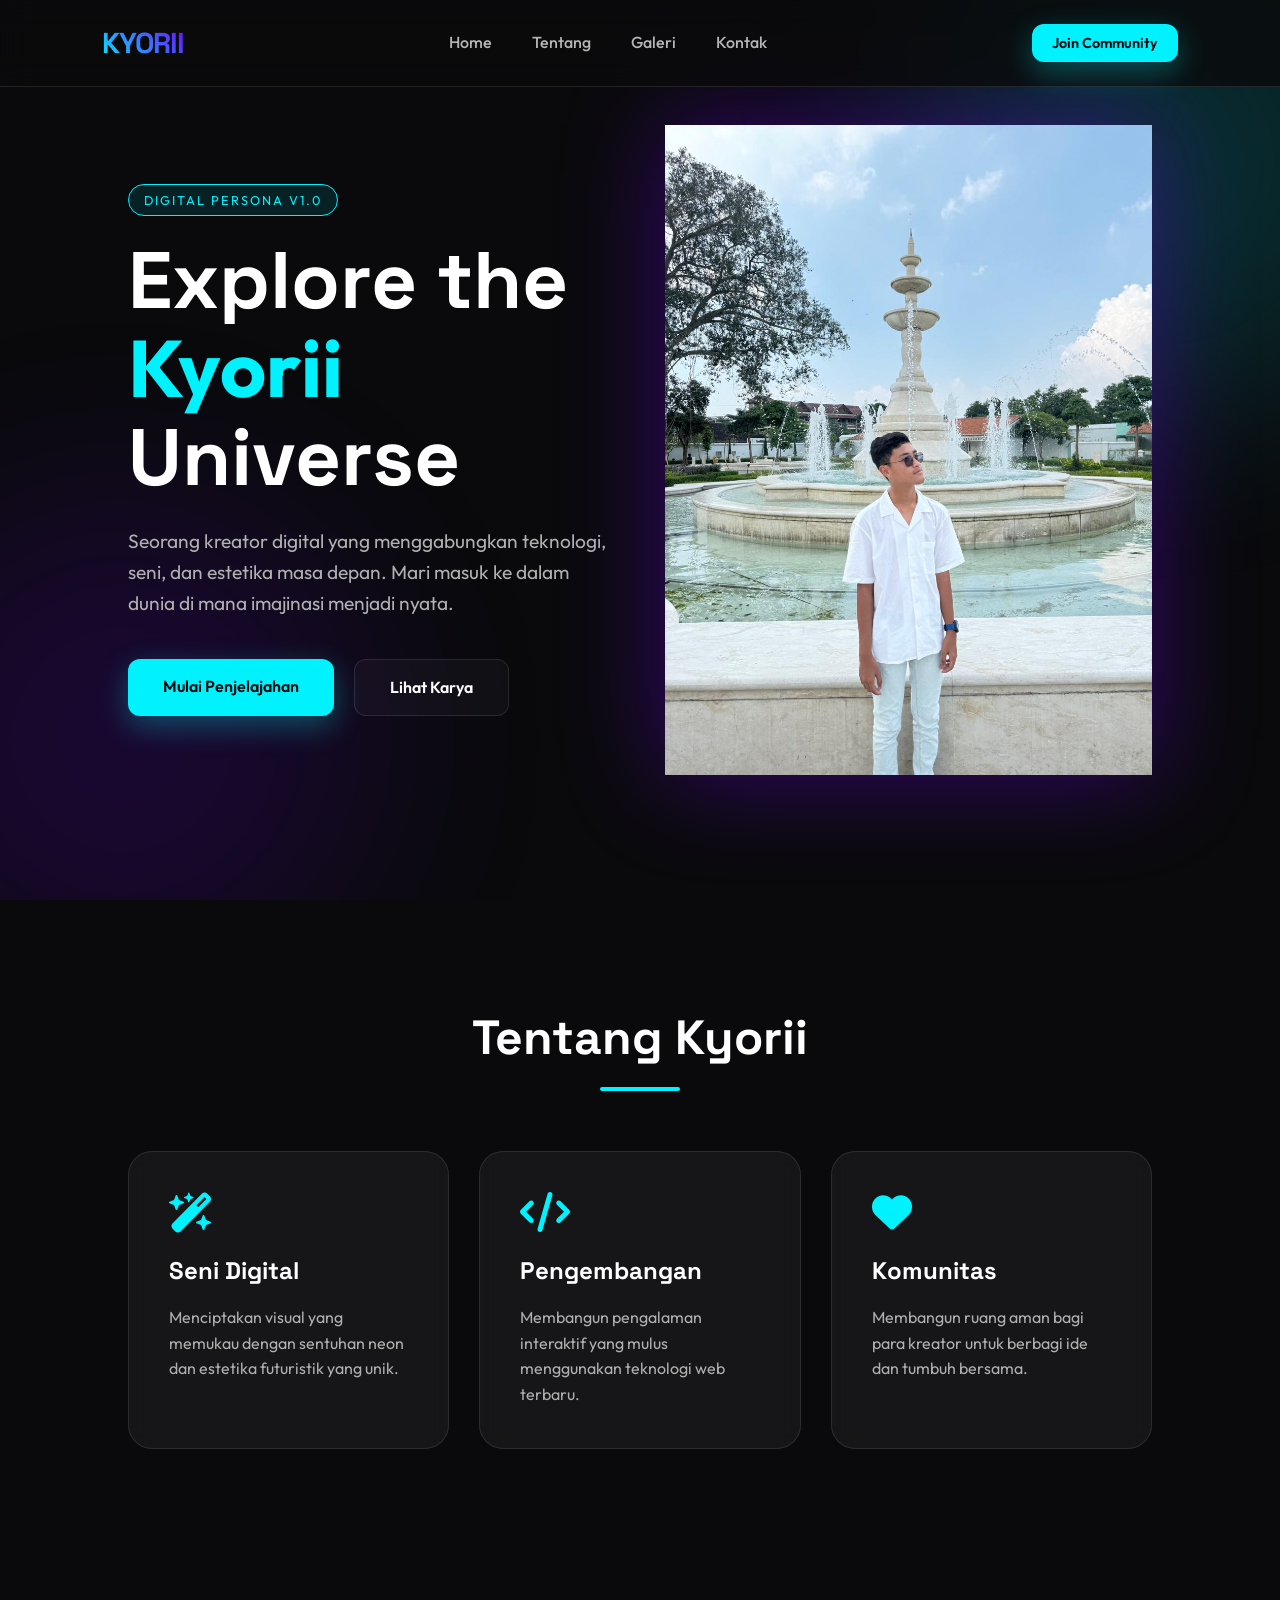
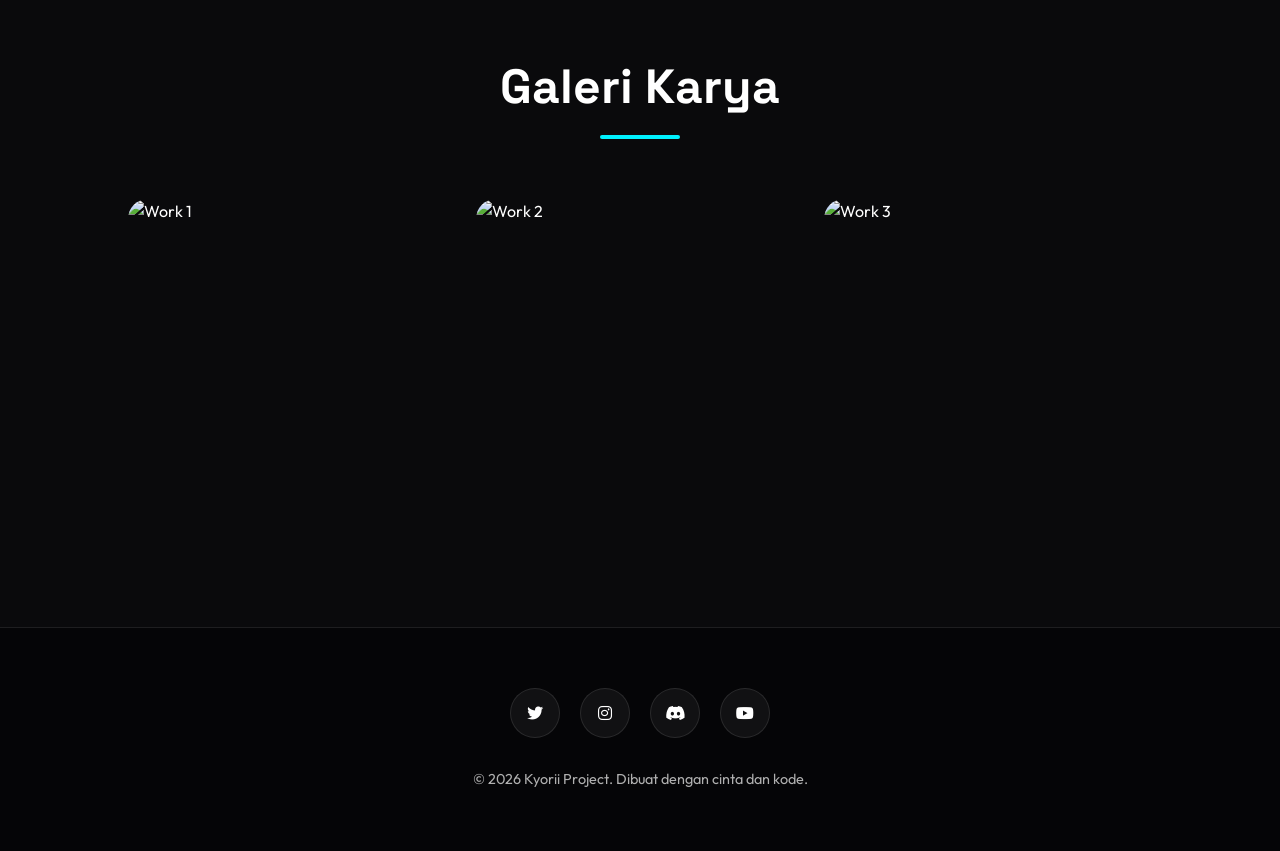
==== index.html @ e541ccae "Add files via upload" ====
<!DOCTYPE html>
<html lang="id">

<head>
    <meta charset="UTF-8">
    <meta name="viewport" content="width=device-width, initial-scale=1.0">
    <title>Kyorii | Digital Universe</title>
    <!-- Meta Tags -->
    <meta name="description"
        content="Kyorii - Kreativitas digital tanpa batas. Jelajahi dunia estetika modern dan seni digital.">
    <meta name="keywords" content="Kyorii, Digital Art, Vtuber, Aesthetic, Web Design">

    <!-- CSS & Fonts -->
    <link rel="stylesheet" href="style.css">
    <link rel="stylesheet" href="https://cdnjs.cloudflare.com/ajax/libs/font-awesome/6.4.0/css/all.min.css">
</head>

<body>

    <!-- Animated Background -->
    <div class="bg-blobs">
        <div class="blob blob-1"></div>
        <div class="blob blob-2"></div>
    </div>

    <!-- Navigation -->
    <nav>
        <div class="logo">KYORII</div>
        <ul class="nav-links">
            <li><a href="#home">Home</a></li>
            <li><a href="#about">Tentang</a></li>
            <li><a href="#gallery">Galeri</a></li>
            <li><a href="#contact">Kontak</a></li>
        </ul>
        <div class="nav-extra">
            <a href="#" class="btn-primary" style="padding: 10px 20px; font-size: 0.9rem;">Join Community</a>
        </div>
    </nav>

    <!-- Hero Section -->
    <section id="home" class="hero">
        <div class="hero-content">
            <span class="hero-tag">Digital Persona v1.0</span>
            <h1>Explore the<br><span>Kyorii</span> Universe</h1>
            <p>Seorang kreator digital yang menggabungkan teknologi, seni, dan estetika masa depan. Mari masuk ke dalam
                dunia di mana imajinasi menjadi nyata.</p>
            <div class="hero-btns">
                <a href="#about" class="btn-primary">Mulai Penjelajahan</a>
                <a href="#gallery" class="btn-secondary">Lihat Karya</a>
            </div>
        </div>
        <div class="hero-image">
            <img src="aqml.png" alt="Kyorii Character">
        </div>
    </section>

    <!-- About Section -->
    <section id="about">
        <div class="section-title">
            <h2>Tentang Kyorii</h2>
            <div class="underline"></div>
        </div>
        <div class="about-grid">
            <div class="card">
                <i class="fa-solid fa-wand-magic-sparkles"></i>
                <h3>Seni Digital</h3>
                <p>Menciptakan visual yang memukau dengan sentuhan neon dan estetika futuristik yang unik.</p>
            </div>
            <div class="card">
                <i class="fa-solid fa-code"></i>
                <h3>Pengembangan</h3>
                <p>Membangun pengalaman interaktif yang mulus menggunakan teknologi web terbaru.</p>
            </div>
            <div class="card">
                <i class="fa-solid fa-heart"></i>
                <h3>Komunitas</h3>
                <p>Membangun ruang aman bagi para kreator untuk berbagi ide dan tumbuh bersama.</p>
            </div>
        </div>
    </section>

    <!-- Gallery Section -->
    <section id="gallery">
        <div class="section-title">
            <h2>Galeri Karya</h2>
            <div class="underline"></div>
        </div>
        <div class="gallery-grid">
            <div class="gallery-item">
                <img src="https://images.unsplash.com/photo-1614850523459-c2f4c699c52e?auto=format&fit=crop&w=800&q=80"
                    alt="Work 1">
                <div class="gallery-overlay"><span>Project Neon</span></div>
            </div>
            <div class="gallery-item">
                <img src="https://images.unsplash.com/photo-1633167606207-d840b5070fc2?auto=format&fit=crop&w=800&q=80"
                    alt="Work 2">
                <div class="gallery-overlay"><span>Cyberpunk Vibes</span></div>
            </div>
            <div class="gallery-item">
                <img src="https://images.unsplash.com/photo-1618005182384-a83a8bd57fbe?auto=format&fit=crop&w=800&q=80"
                    alt="Work 3">
                <div class="gallery-overlay"><span>Digital Dream</span></div>
            </div>
        </div>
    </section>

    <!-- Footer -->
    <footer id="contact">
        <div class="footer-socials">
            <a href="#" class="social-link"><i class="fa-brands fa-twitter"></i></a>
            <a href="#" class="social-link"><i class="fa-brands fa-instagram"></i></a>
            <a href="#" class="social-link"><i class="fa-brands fa-discord"></i></a>
            <a href="#" class="social-link"><i class="fa-brands fa-youtube"></i></a>
        </div>
        <p class="footer-copy">&copy; 2026 Kyorii Project. Dibuat dengan cinta dan kode.</p>
    </footer>

    <script>
        // Simple Scroll Reveal
        const observerOptions = {
            threshold: 0.1
        };

        const observer = new IntersectionObserver((entries) => {
            entries.forEach(entry => {
                if (entry.isIntersecting) {
                    entry.target.classList.add('reveal-active');
                }
            });
        }, observerOptions);

        document.querySelectorAll('.card, .gallery-item, .section-title').forEach(el => {
            el.classList.add('reveal');
            observer.observe(el);
        });
    </script>
</body>

</html>
---- style.css ----
@import url('https://fonts.googleapis.com/css2?family=Outfit:wght@300;400;600;800&family=Space+Grotesk:wght@300;500;700&display=swap');

:root {
    --primary: #00f2ff;
    --secondary: #7000ff;
    --accent: #ff00c8;
    --bg-dark: #0a0a0c;
    --bg-card: rgba(255, 255, 255, 0.05);
    --text-main: #ffffff;
    --text-dim: #b0b0b0;
    --glass: rgba(255, 255, 255, 0.03);
    --glass-border: rgba(255, 255, 255, 0.1);
}

* {
    margin: 0;
    padding: 0;
    box-sizing: border-box;
    font-family: 'Outfit', sans-serif;
}

html {
    scroll-behavior: smooth;
}

body {
    background-color: var(--bg-dark);
    color: var(--text-main);
    overflow-x: hidden;
    line-height: 1.6;
}

/* Background Gradients */
.bg-blobs {
    position: fixed;
    top: 0;
    left: 0;
    width: 100%;
    height: 100%;
    z-index: -1;
    overflow: hidden;
}

.blob {
    position: absolute;
    width: 500px;
    height: 500px;
    border-radius: 50%;
    filter: blur(100px);
    opacity: 0.15;
    animation: move 20s infinite alternate;
}

.blob-1 {
    background: var(--primary);
    top: -10%;
    right: -10%;
}

.blob-2 {
    background: var(--secondary);
    bottom: -10%;
    left: -10%;
    animation-delay: -5s;
}

@keyframes move {
    from {
        transform: translate(0, 0);
    }

    to {
        transform: translate(100px, 100px);
    }
}

/* Typography */
h1,
h2,
h3 {
    font-family: 'Space Grotesk', sans-serif;
    font-weight: 700;
}

/* Navbar */
nav {
    position: fixed;
    top: 0;
    width: 100%;
    padding: 20px 8%;
    display: flex;
    justify-content: space-between;
    align-items: center;
    background: rgba(10, 10, 12, 0.8);
    backdrop-filter: blur(15px);
    z-index: 1000;
    border-bottom: 1px solid var(--glass-border);
}

.logo {
    font-size: 1.8rem;
    font-family: 'Space Grotesk', sans-serif;
    font-weight: 800;
    background: linear-gradient(45deg, var(--primary), var(--secondary));
    -webkit-background-clip: text;
    background-clip: text;
    -webkit-text-fill-color: transparent;
    letter-spacing: -1px;
}

.nav-links {
    display: flex;
    gap: 40px;
    list-style: none;
}

.nav-links a {
    text-decoration: none;
    color: var(--text-main);
    font-weight: 500;
    font-size: 1rem;
    transition: 0.3s;
    opacity: 0.7;
}

.nav-links a:hover {
    opacity: 1;
    color: var(--primary);
}

/* Hero Section */
.hero {
    height: 100vh;
    display: flex;
    align-items: center;
    justify-content: space-between;
    padding: 0 10%;
    gap: 50px;
}

.hero-content {
    flex: 1;
}

.hero-tag {
    display: inline-block;
    padding: 5px 15px;
    background: rgba(0, 242, 255, 0.1);
    border: 1px solid var(--primary);
    border-radius: 30px;
    font-size: 0.8rem;
    color: var(--primary);
    margin-bottom: 20px;
    text-transform: uppercase;
    letter-spacing: 2px;
}

.hero h1 {
    font-size: 5rem;
    line-height: 1.1;
    margin-bottom: 25px;
}

.hero h1 span {
    color: var(--primary);
}

.hero p {
    font-size: 1.2rem;
    color: var(--text-dim);
    margin-bottom: 40px;
    max-width: 600px;
}

.hero-btns {
    display: flex;
    gap: 20px;
}

.btn-primary {
    padding: 15px 35px;
    background: var(--primary);
    color: var(--bg-dark);
    text-decoration: none;
    border-radius: 12px;
    font-weight: 600;
    transition: 0.3s;
    box-shadow: 0 10px 30px rgba(0, 242, 255, 0.3);
}

.btn-primary:hover {
    transform: translateY(-5px);
    box-shadow: 0 15px 40px rgba(0, 242, 255, 0.5);
}

.btn-secondary {
    padding: 15px 35px;
    border: 1px solid var(--glass-border);
    color: var(--text-main);
    text-decoration: none;
    border-radius: 12px;
    font-weight: 600;
    transition: 0.3s;
    background: var(--glass);
}

.btn-secondary:hover {
    background: var(--glass-border);
}

.hero-image {
    flex: 1;
    position: relative;
    display: flex;
    justify-content: center;
}

.hero-image img {
    width: 100%;
    max-width: 500px;
    filter: drop-shadow(0 0 50px rgba(112, 0, 255, 0.4));
    animation: float 6s ease-in-out infinite;
}

@keyframes float {

    0%,
    100% {
        transform: translateY(0);
    }

    50% {
        transform: translateY(-30px);
    }
}

/* Sections General */
section {
    padding: 100px 10%;
}

.section-title {
    text-align: center;
    margin-bottom: 60px;
}

.section-title h2 {
    font-size: 3rem;
    margin-bottom: 10px;
}

.section-title .underline {
    width: 80px;
    height: 4px;
    background: var(--primary);
    margin: 0 auto;
    border-radius: 2px;
}

/* About Section */
.about-grid {
    display: grid;
    grid-template-columns: repeat(auto-fit, minmax(300px, 1fr));
    gap: 30px;
}

.card {
    background: var(--bg-card);
    padding: 40px;
    border-radius: 24px;
    border: 1px solid var(--glass-border);
    transition: 0.3s;
    backdrop-filter: blur(10px);
}

.card:hover {
    background: rgba(255, 255, 255, 0.08);
    transform: translateY(-10px);
    border-color: var(--primary);
}

.card i {
    font-size: 2.5rem;
    color: var(--primary);
    margin-bottom: 20px;
    display: block;
}

.card h3 {
    font-size: 1.5rem;
    margin-bottom: 15px;
}

.card p {
    color: var(--text-dim);
}

/* Gallery Section */
.gallery-grid {
    display: grid;
    grid-template-columns: repeat(3, 1fr);
    gap: 20px;
}

.gallery-item {
    aspect-ratio: 1;
    border-radius: 20px;
    overflow: hidden;
    position: relative;
}

.gallery-item img {
    width: 100%;
    height: 100%;
    object-fit: cover;
    transition: 0.5s;
}

.gallery-item:hover img {
    transform: scale(1.1);
}

.gallery-overlay {
    position: absolute;
    bottom: 0;
    left: 0;
    width: 100%;
    height: 100%;
    background: linear-gradient(transparent, rgba(0, 0, 0, 0.8));
    display: flex;
    align-items: flex-end;
    padding: 20px;
    opacity: 0;
    transition: 0.3s;
}

.gallery-item:hover .gallery-overlay {
    opacity: 1;
}

/* Footer */
footer {
    padding: 60px 10%;
    background: #050507;
    border-top: 1px solid var(--glass-border);
    text-align: center;
}

.footer-socials {
    display: flex;
    justify-content: center;
    gap: 20px;
    margin-bottom: 30px;
}

.social-link {
    width: 50px;
    height: 50px;
    background: var(--bg-card);
    border-radius: 50%;
    display: flex;
    align-items: center;
    justify-content: center;
    color: var(--text-main);
    text-decoration: none;
    transition: 0.3s;
    border: 1px solid var(--glass-border);
}

.social-link:hover {
    background: var(--primary);
    color: var(--bg-dark);
    transform: rotate(15deg);
}

.footer-copy {
    color: var(--text-dim);
    font-size: 0.9rem;
}

/* Reveal Animation */
.reveal {
    opacity: 0;
    transform: translateY(30px);
    transition: all 0.8s ease-out;
}

.reveal-active {
    opacity: 1;
    transform: translateY(0);
}

/* Responsive Optimization */
@media (max-width: 1024px) {
    .hero h1 {
        font-size: 4rem;
    }

    section {
        padding: 80px 5%;
    }
}

@media (max-width: 768px) {
    nav {
        padding: 15px 5%;
    }

    .nav-links {
        display: none;
    }

    .hero {
        flex-direction: column-reverse;
        height: auto;
        min-height: 100vh;
        padding: 120px 5% 60px;
        text-align: center;
        gap: 30px;
    }

    .hero-content {
        width: 100%;
    }

    .hero h1 {
        font-size: 2.8rem;
        margin-bottom: 20px;
    }

    .hero p {
        font-size: 1rem;
        margin: 0 auto 30px;
    }

    .hero-btns {
        flex-direction: column;
        gap: 15px;
    }

    .hero-image img {
        max-width: 80%;
    }

    .section-title h2 {
        font-size: 2.2rem;
    }

    .about-grid {
        grid-template-columns: 1fr;
    }

    .gallery-grid {
        grid-template-columns: repeat(2, 1fr);
        gap: 15px;
    }
}

@media (max-width: 480px) {
    .hero h1 {
        font-size: 2.2rem;
    }

    .gallery-grid {
        grid-template-columns: 1fr;
    }

    .card {
        padding: 30px 20px;
    }

    .social-link {
        width: 45px;
        height: 45px;
    }
}

/* Fix for horizontal scroll "shaking" */
html,
body {
    max-width: 100vw;
    overflow-x: hidden;
    position: relative;
}
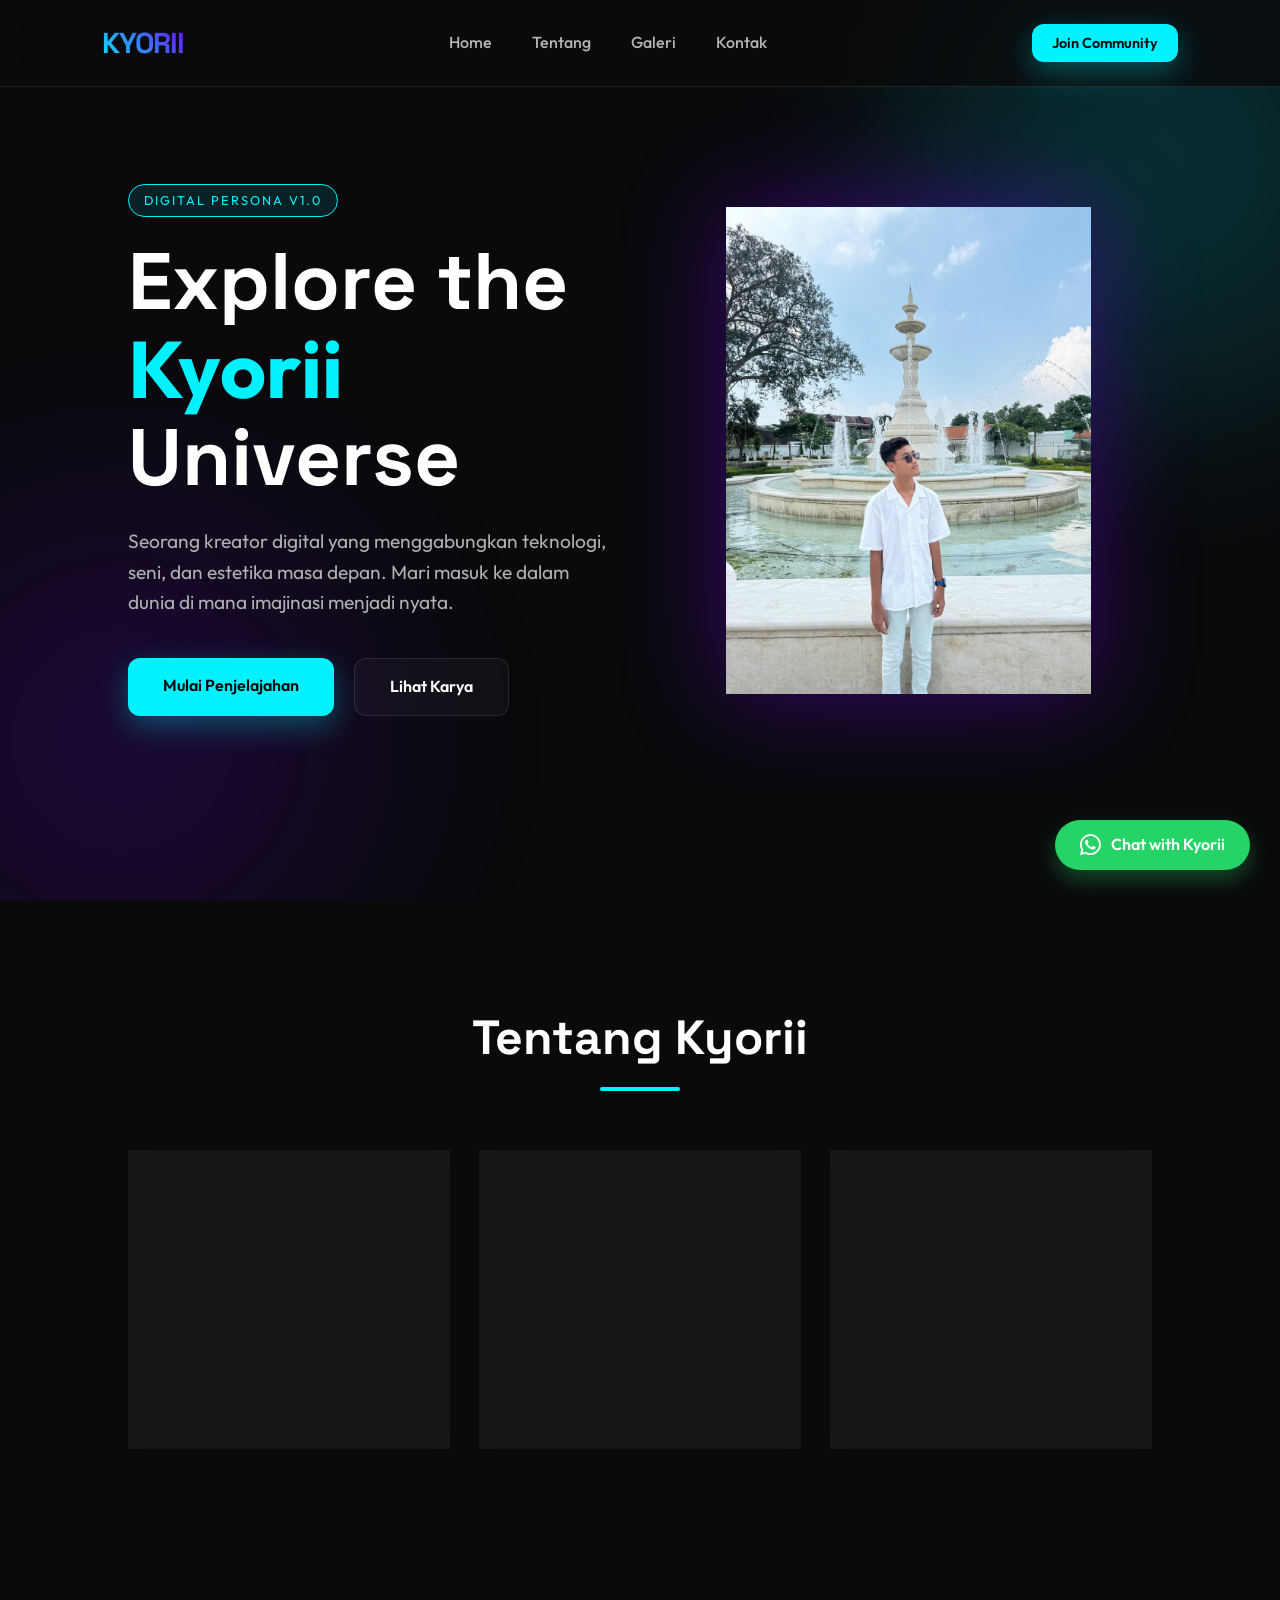
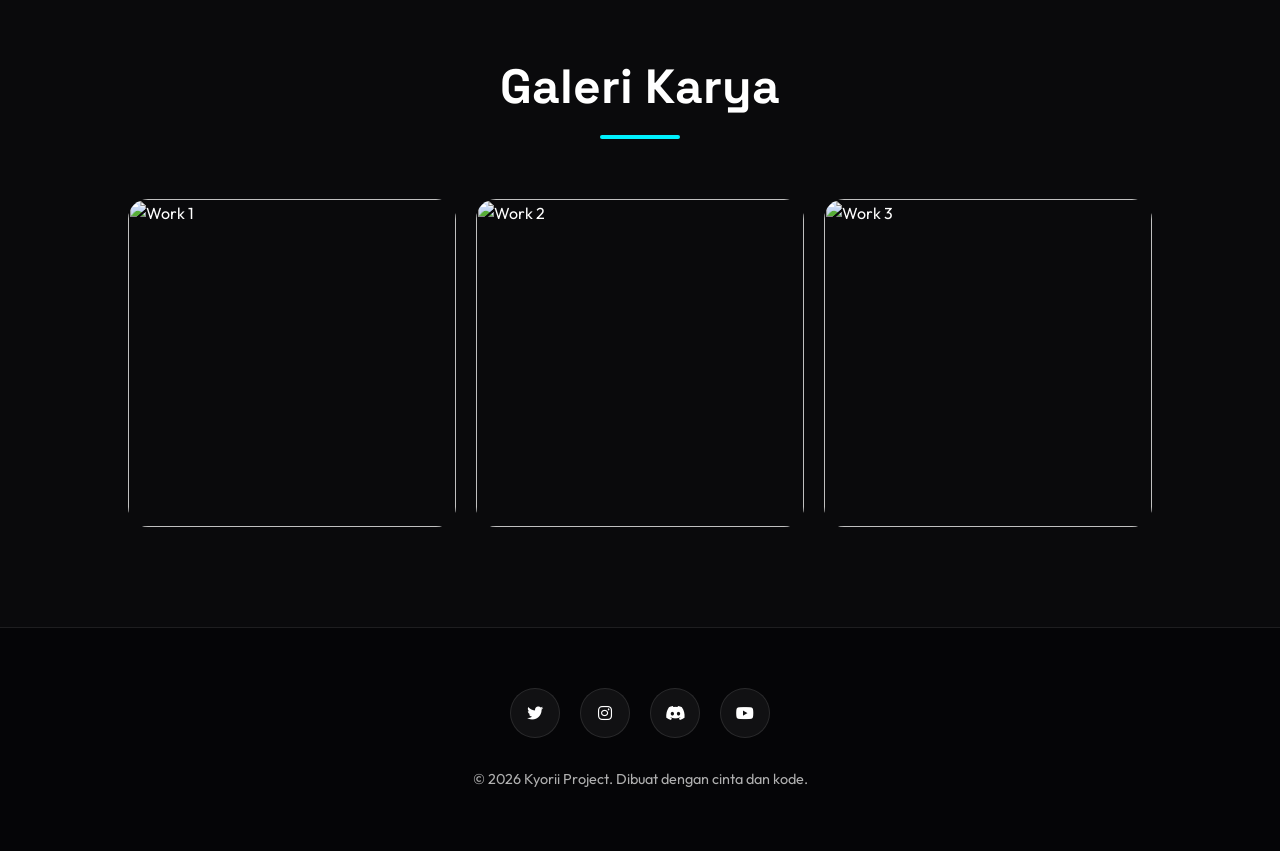
==== commit 6757d4e5: "Add files via upload" ====
--- a/index.html
+++ b/index.html
@@ -1,18 +1,56 @@
-<!DOCTYPE html>
-<html lang="id">
+<title>Kyorii | Digital Universe - Creative Tech & Art Specialist</title>
+<!-- Basic SEO -->
+<meta name="description"
+    content="Kyorii - Digital universe connecting high-end technology with futuristic art. Specialist in digital art, web development, and community building.">
+<meta name="keywords"
+    content="Kyorii, Digital Art, Vtuber, Aesthetic, Web Design, Web Developer, AI Art, Futuristic Web">
+<meta name="author" content="Kyorii">
+<meta name="robots" content="index, follow">
+<link rel="canonical" href="https://kyorii.world/">
 
-<head>
-    <meta charset="UTF-8">
-    <meta name="viewport" content="width=device-width, initial-scale=1.0">
-    <title>Kyorii | Digital Universe</title>
-    <!-- Meta Tags -->
-    <meta name="description"
-        content="Kyorii - Kreativitas digital tanpa batas. Jelajahi dunia estetika modern dan seni digital.">
-    <meta name="keywords" content="Kyorii, Digital Art, Vtuber, Aesthetic, Web Design">
+<!-- AI Overview & Open Graph -->
+<meta property="og:type" content="website">
+<meta property="og:title" content="Kyorii | Digital Universe">
+<meta property="og:description"
+    content="Explore the futuristic fusion of art and technology in the Kyorii digital universe.">
+<meta property="og:url" content="https://kyorii.world/">
+<meta property="og:image" content="https://kyorii.world/aqml.png">
+<meta name="twitter:card" content="summary_large_image">
 
-    <!-- CSS & Fonts -->
-    <link rel="stylesheet" href="style.css">
+<!-- Favicon Optimization -->
+<link rel="icon" type="image/png" sizes="32x32" href="favicon-32x32.png">
+<link rel="icon" type="image/png" sizes="16x16" href="favicon-16x16.png">
+<link rel="apple-touch-icon" sizes="180x180" href="apple-touch-icon.png">
+<link rel="manifest" href="site.webmanifest">
+<meta name="theme-color" content="#0a0a0c">
+
+<!-- JSON-LD for AI Search & Google Knowledge Graph -->
+<script type="application/ld+json">
+    {
+      "@context": "https://schema.org",
+      "@type": "Person",
+      "name": "Kyorii",
+      "url": "https://kyorii.world/",
+      "image": "https://kyorii.world/aqml.png",
+      "sameAs": [
+        "https://twitter.com/kyorii",
+        "https://instagram.com/kyorii"
+      ],
+      "jobTitle": "Digital Creator & Developer",
+      "description": "Expert in combining technology, art, and futuristic aesthetics."
+    }
+    </script>
+
+<!-- PageSpeed Optimizations -->
+<link rel="preconnect" href="https://fonts.googleapis.com">
+<link rel="preconnect" href="https://fonts.gstatic.com" crossorigin>
+<link rel="preload" href="style.css" as="style">
+<link rel="stylesheet" href="style.css">
+<link rel="stylesheet" href="https://cdnjs.cloudflare.com/ajax/libs/font-awesome/6.4.0/css/all.min.css" media="print"
+    onload="this.media='all'">
+<noscript>
     <link rel="stylesheet" href="https://cdnjs.cloudflare.com/ajax/libs/font-awesome/6.4.0/css/all.min.css">
+</noscript>
 </head>
 
 <body>
@@ -107,13 +145,19 @@
     <!-- Footer -->
     <footer id="contact">
         <div class="footer-socials">
-            <a href="#" class="social-link"><i class="fa-brands fa-twitter"></i></a>
-            <a href="#" class="social-link"><i class="fa-brands fa-instagram"></i></a>
-            <a href="#" class="social-link"><i class="fa-brands fa-discord"></i></a>
-            <a href="#" class="social-link"><i class="fa-brands fa-youtube"></i></a>
+            <a href="#" class="social-link" aria-label="Twitter"><i class="fa-brands fa-twitter"></i></a>
+            <a href="#" class="social-link" aria-label="Instagram"><i class="fa-brands fa-instagram"></i></a>
+            <a href="#" class="social-link" aria-label="Discord"><i class="fa-brands fa-discord"></i></a>
+            <a href="#" class="social-link" aria-label="YouTube"><i class="fa-brands fa-youtube"></i></a>
         </div>
         <p class="footer-copy">&copy; 2026 Kyorii Project. Dibuat dengan cinta dan kode.</p>
     </footer>
+
+    <!-- WhatsApp Floating Button -->
+    <a href="https://wa.me/628123456789" class="wa-floating" target="_blank" rel="noopener noreferrer">
+        <i class="fa-brands fa-whatsapp"></i>
+        <span>Chat with Kyorii</span>
+    </a>
 
     <script>
         // Simple Scroll Reveal
--- a/style.css
+++ b/style.css
@@ -475,10 +475,64 @@
     }
 }
 
+/* WhatsApp Floating Button */
+.wa-floating {
+    position: fixed;
+    bottom: 30px;
+    right: 30px;
+    background: #25d366;
+    color: #fff;
+    padding: 12px 25px;
+    border-radius: 50px;
+    display: flex;
+    align-items: center;
+    gap: 10px;
+    text-decoration: none;
+    font-weight: 600;
+    box-shadow: 0 10px 20px rgba(37, 211, 102, 0.3);
+    z-index: 9999;
+    transition: 0.3s cubic-bezier(0.175, 0.885, 0.32, 1.275);
+}
+
+.wa-floating:hover {
+    transform: scale(1.05) translateY(-5px);
+    box-shadow: 0 15px 30px rgba(37, 211, 102, 0.5);
+    background: #20ba5a;
+}
+
+.wa-floating i {
+    font-size: 1.5rem;
+}
+
+@media (max-width: 768px) {
+    .wa-floating {
+        bottom: 20px;
+        right: 20px;
+        padding: 12px;
+    }
+
+    .wa-floating span {
+        display: none;
+    }
+}
+
+/* PageSpeed & CLS Optimization */
+img {
+    max-width: 100%;
+    height: auto;
+    display: block;
+}
+
+.hero-image img {
+    aspect-ratio: 1/1;
+    object-fit: contain;
+}
+
 /* Fix for horizontal scroll "shaking" */
 html,
 body {
     max-width: 100vw;
     overflow-x: hidden;
     position: relative;
+    scroll-behavior: smooth;
 }
--- a/style.css
+++ b/style.css
@@ -475,10 +475,64 @@
     }
 }
 
+/* WhatsApp Floating Button */
+.wa-floating {
+    position: fixed;
+    bottom: 30px;
+    right: 30px;
+    background: #25d366;
+    color: #fff;
+    padding: 12px 25px;
+    border-radius: 50px;
+    display: flex;
+    align-items: center;
+    gap: 10px;
+    text-decoration: none;
+    font-weight: 600;
+    box-shadow: 0 10px 20px rgba(37, 211, 102, 0.3);
+    z-index: 9999;
+    transition: 0.3s cubic-bezier(0.175, 0.885, 0.32, 1.275);
+}
+
+.wa-floating:hover {
+    transform: scale(1.05) translateY(-5px);
+    box-shadow: 0 15px 30px rgba(37, 211, 102, 0.5);
+    background: #20ba5a;
+}
+
+.wa-floating i {
+    font-size: 1.5rem;
+}
+
+@media (max-width: 768px) {
+    .wa-floating {
+        bottom: 20px;
+        right: 20px;
+        padding: 12px;
+    }
+
+    .wa-floating span {
+        display: none;
+    }
+}
+
+/* PageSpeed & CLS Optimization */
+img {
+    max-width: 100%;
+    height: auto;
+    display: block;
+}
+
+.hero-image img {
+    aspect-ratio: 1/1;
+    object-fit: contain;
+}
+
 /* Fix for horizontal scroll "shaking" */
 html,
 body {
     max-width: 100vw;
     overflow-x: hidden;
     position: relative;
+    scroll-behavior: smooth;
 }
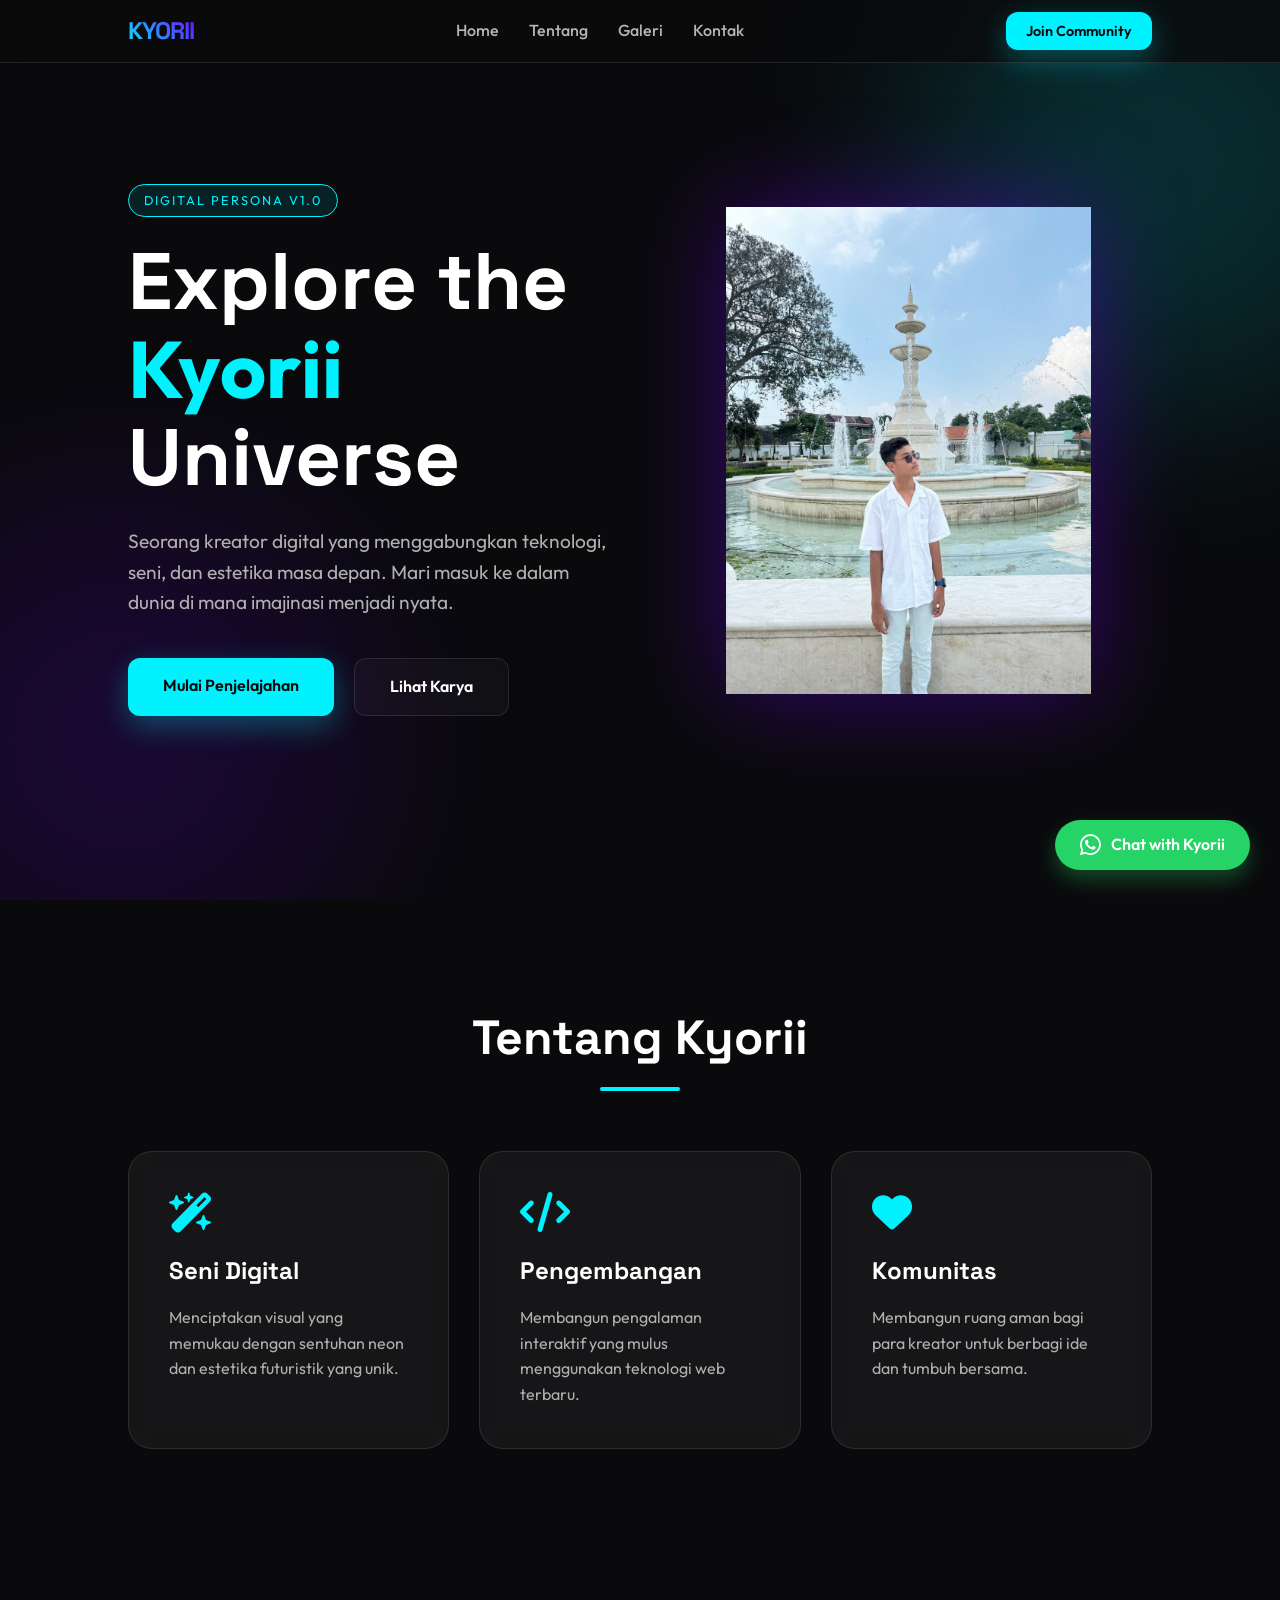
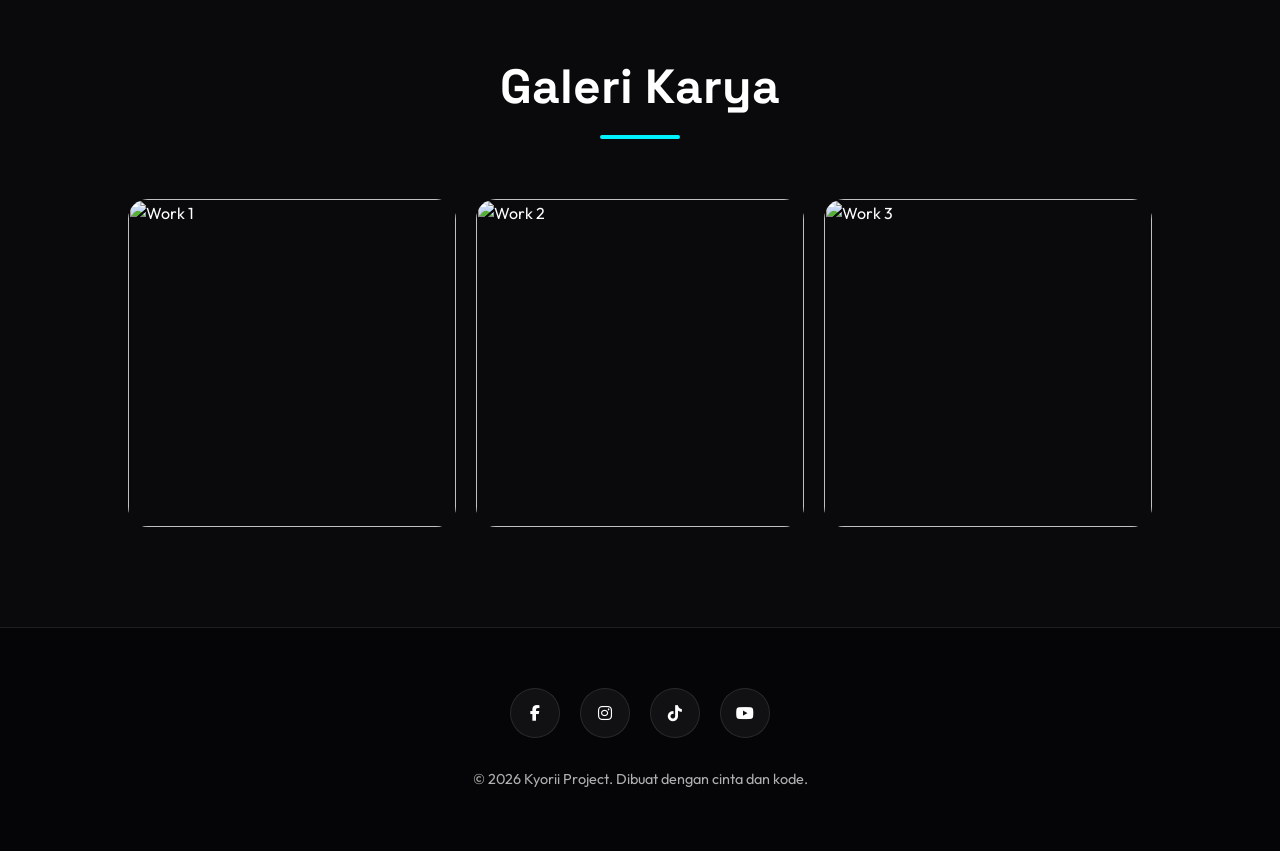
==== commit 8556b39c: "Add files via upload" ====
--- a/index.html
+++ b/index.html
@@ -6,6 +6,8 @@
     content="Kyorii, Digital Art, Vtuber, Aesthetic, Web Design, Web Developer, AI Art, Futuristic Web">
 <meta name="author" content="Kyorii">
 <meta name="robots" content="index, follow">
+<meta charset="UTF-8">
+<meta name="viewport" content="width=device-width, initial-scale=1.0">
 <link rel="canonical" href="https://kyorii.world/">
 
 <!-- AI Overview & Open Graph -->
@@ -33,8 +35,10 @@
       "url": "https://kyorii.world/",
       "image": "https://kyorii.world/aqml.png",
       "sameAs": [
-        "https://twitter.com/kyorii",
-        "https://instagram.com/kyorii"
+        "https://facebook.com/kyorii",
+        "https://instagram.com/kyorii",
+        "https://discord.gg/kyorii",
+        "https://youtube.com/@kyorii"
       ],
       "jobTitle": "Digital Creator & Developer",
       "description": "Expert in combining technology, art, and futuristic aesthetics."
@@ -73,7 +77,33 @@
         <div class="nav-extra">
             <a href="#" class="btn-primary" style="padding: 10px 20px; font-size: 0.9rem;">Join Community</a>
         </div>
+        <!-- Hamburger Button (Mobile) -->
+        <button class="hamburger" id="hamburger" aria-label="Toggle Menu" aria-expanded="false">
+            <span></span>
+            <span></span>
+            <span></span>
+        </button>
     </nav>
+
+    <!-- Mobile Menu Overlay -->
+    <div class="mobile-menu" id="mobileMenu">
+        <button class="mobile-close" id="mobileClose" aria-label="Close Menu">&times;</button>
+        <ul class="mobile-nav-links">
+            <li><a href="#home" class="mobile-nav-link">Home</a></li>
+            <li><a href="#about" class="mobile-nav-link">Tentang</a></li>
+            <li><a href="#gallery" class="mobile-nav-link">Galeri</a></li>
+            <li><a href="#contact" class="mobile-nav-link">Kontak</a></li>
+        </ul>
+        <a href="#" class="btn-primary mobile-cta">Join Community</a>
+        <div class="mobile-menu-socials">
+            <a href="#" aria-label="Facebook"><i class="fa-brands fa-facebook-f"></i></a>
+            <a href="https://www.instagram.com/aqmall.l?igsh=MXRkd3d3YmdieW16eA==" aria-label="Instagram"><i
+                    class="fa-brands fa-instagram"></i></a>
+            <a href="https://tiktok.com/@samurai_kyorii" aria-label="TikTok"><i class="fa-brands fa-tiktok"></i></a>
+            <a href="https://www.youtube.com/@%EC%9B%94%EA%B4%91dKyorii" aria-label="YouTube"><i
+                    class="fa-brands fa-youtube"></i></a>
+        </div>
+    </div>
 
     <!-- Hero Section -->
     <section id="home" class="hero">
@@ -145,16 +175,19 @@
     <!-- Footer -->
     <footer id="contact">
         <div class="footer-socials">
-            <a href="#" class="social-link" aria-label="Twitter"><i class="fa-brands fa-twitter"></i></a>
-            <a href="#" class="social-link" aria-label="Instagram"><i class="fa-brands fa-instagram"></i></a>
-            <a href="#" class="social-link" aria-label="Discord"><i class="fa-brands fa-discord"></i></a>
-            <a href="#" class="social-link" aria-label="YouTube"><i class="fa-brands fa-youtube"></i></a>
+            <a href="#" class="social-link" aria-label="Facebook"><i class="fa-brands fa-facebook-f"></i></a>
+            <a href="https://www.instagram.com/aqmall.l?igsh=MXRkd3d3YmdieW16eA==" class="social-link"
+                aria-label="Instagram"><i class="fa-brands fa-instagram"></i></a>
+            <a href="tiktok.com/@samurai_kyorii" class="social-link" aria-label="Discord"><i
+                    class="fa-brands fa-tiktok"></i></a>
+            <a href="https://www.youtube.com/@%EC%9B%94%EA%B4%91dKyorii" class="social-link" aria-label="YouTube"><i
+                    class="fa-brands fa-youtube"></i></a>
         </div>
         <p class="footer-copy">&copy; 2026 Kyorii Project. Dibuat dengan cinta dan kode.</p>
     </footer>
 
     <!-- WhatsApp Floating Button -->
-    <a href="https://wa.me/628123456789" class="wa-floating" target="_blank" rel="noopener noreferrer">
+    <a href="https://wa.me/6285177117450" class="wa-floating" target="_blank" rel="noopener noreferrer">
         <i class="fa-brands fa-whatsapp"></i>
         <span>Chat with Kyorii</span>
     </a>
@@ -177,6 +210,32 @@
             el.classList.add('reveal');
             observer.observe(el);
         });
+
+        // Mobile Menu Toggle
+        const hamburger = document.getElementById('hamburger');
+        const mobileMenu = document.getElementById('mobileMenu');
+        const mobileClose = document.getElementById('mobileClose');
+        const mobileLinks = document.querySelectorAll('.mobile-nav-links a, .mobile-cta');
+
+        function toggleMenu(open) {
+            hamburger.classList.toggle('active', open);
+            mobileMenu.classList.toggle('open', open);
+            document.body.classList.toggle('menu-open', open);
+            hamburger.setAttribute('aria-expanded', open ? 'true' : 'false');
+        }
+
+        hamburger.addEventListener('click', () => {
+            const isOpen = mobileMenu.classList.contains('open');
+            toggleMenu(!isOpen);
+        });
+
+        mobileClose.addEventListener('click', () => {
+            toggleMenu(false);
+        });
+
+        mobileLinks.forEach(link => {
+            link.addEventListener('click', () => toggleMenu(false));
+        });
     </script>
 </body>
 
--- a/style.css
+++ b/style.css
@@ -87,7 +87,7 @@
     position: fixed;
     top: 0;
     width: 100%;
-    padding: 20px 8%;
+    padding: 12px 10%;
     display: flex;
     justify-content: space-between;
     align-items: center;
@@ -98,7 +98,7 @@
 }
 
 .logo {
-    font-size: 1.8rem;
+    font-size: 1.5rem;
     font-family: 'Space Grotesk', sans-serif;
     font-weight: 800;
     background: linear-gradient(45deg, var(--primary), var(--secondary));
@@ -110,7 +110,7 @@
 
 .nav-links {
     display: flex;
-    gap: 40px;
+    gap: 30px;
     list-style: none;
 }
 
@@ -401,9 +401,215 @@
     }
 }
 
+/* Hamburger Button */
+.hamburger {
+    display: none;
+    flex-direction: column;
+    justify-content: center;
+    gap: 5px;
+    width: 40px;
+    height: 40px;
+    background: transparent;
+    border: none;
+    cursor: pointer;
+    padding: 5px;
+    z-index: 2000;
+    position: relative;
+}
+
+.hamburger span {
+    display: block;
+    width: 100%;
+    height: 2px;
+    background: var(--text-main);
+    border-radius: 2px;
+    transition: transform 0.4s cubic-bezier(0.23, 1, 0.32, 1), opacity 0.3s ease, background 0.3s ease;
+    transform-origin: center;
+}
+
+.hamburger.active span:nth-child(1) {
+    transform: translateY(7px) rotate(45deg);
+    background: var(--primary);
+}
+
+.hamburger.active span:nth-child(2) {
+    opacity: 0;
+    transform: scaleX(0);
+}
+
+.hamburger.active span:nth-child(3) {
+    transform: translateY(-7px) rotate(-45deg);
+    background: var(--primary);
+}
+
+/* Mobile Menu Overlay */
+.mobile-menu {
+    display: none;
+    position: fixed;
+    inset: 0;
+    z-index: 1500;
+    background: rgba(10, 10, 12, 0.97);
+    backdrop-filter: blur(24px);
+    -webkit-backdrop-filter: blur(24px);
+    flex-direction: column;
+    align-items: center;
+    justify-content: center;
+    gap: 10px;
+    padding: 80px 30px 50px;
+    opacity: 0;
+    pointer-events: none;
+    transition: opacity 0.35s ease;
+}
+
+.mobile-close {
+    position: absolute;
+    top: 25px;
+    right: 25px;
+    background: transparent;
+    border: none;
+    color: var(--text-main);
+    font-size: 2.5rem;
+    cursor: pointer;
+    line-height: 1;
+    z-index: 1600;
+    transition: 0.3s;
+}
+
+.mobile-close:hover {
+    color: var(--primary);
+    transform: rotate(90deg);
+}
+
+.mobile-menu.open {
+    opacity: 1;
+    pointer-events: all;
+}
+
+.mobile-nav-links {
+    list-style: none;
+    text-align: center;
+    width: 100%;
+    margin-bottom: 20px;
+}
+
+.mobile-nav-links li {
+    opacity: 0;
+    transform: translateY(20px);
+    transition: opacity 0.4s ease, transform 0.4s ease;
+}
+
+.mobile-menu.open .mobile-nav-links li:nth-child(1) {
+    opacity: 1;
+    transform: none;
+    transition-delay: 0.05s;
+}
+
+.mobile-menu.open .mobile-nav-links li:nth-child(2) {
+    opacity: 1;
+    transform: none;
+    transition-delay: 0.10s;
+}
+
+.mobile-menu.open .mobile-nav-links li:nth-child(3) {
+    opacity: 1;
+    transform: none;
+    transition-delay: 0.15s;
+}
+
+.mobile-menu.open .mobile-nav-links li:nth-child(4) {
+    opacity: 1;
+    transform: none;
+    transition-delay: 0.20s;
+}
+
+.mobile-nav-link {
+    display: block;
+    padding: 18px 0;
+    font-family: 'Space Grotesk', sans-serif;
+    font-size: 2rem;
+    font-weight: 700;
+    color: var(--text-main);
+    text-decoration: none;
+    border-bottom: 1px solid var(--glass-border);
+    transition: color 0.3s ease;
+    letter-spacing: -0.5px;
+}
+
+.mobile-nav-link:hover {
+    color: var(--primary);
+}
+
+.mobile-cta {
+    margin-top: 10px;
+    padding: 14px 40px !important;
+    font-size: 1rem;
+    opacity: 0;
+    transform: translateY(20px);
+    transition: opacity 0.4s ease 0.25s, transform 0.4s ease 0.25s;
+    text-align: center;
+}
+
+.mobile-menu.open .mobile-cta {
+    opacity: 1;
+    transform: none;
+}
+
+.mobile-menu-socials {
+    display: flex;
+    gap: 18px;
+    margin-top: 30px;
+    opacity: 0;
+    transform: translateY(20px);
+    transition: opacity 0.4s ease 0.30s, transform 0.4s ease 0.30s;
+}
+
+.mobile-menu.open .mobile-menu-socials {
+    opacity: 1;
+    transform: none;
+}
+
+.mobile-menu-socials a {
+    width: 44px;
+    height: 44px;
+    background: var(--bg-card);
+    border: 1px solid var(--glass-border);
+    border-radius: 50%;
+    display: flex;
+    align-items: center;
+    justify-content: center;
+    color: var(--text-main);
+    text-decoration: none;
+    font-size: 1rem;
+    transition: background 0.3s, color 0.3s, transform 0.3s;
+}
+
+.mobile-menu-socials a:hover {
+    background: var(--primary);
+    color: var(--bg-dark);
+    transform: scale(1.15);
+}
+
+body.menu-open {
+    overflow: hidden;
+}
+
 @media (max-width: 768px) {
     nav {
-        padding: 15px 5%;
+        padding: 12px 6%;
+        height: 70px;
+        flex-direction: row-reverse;
+    }
+
+    .hamburger {
+        display: flex;
+    }
+
+    .mobile-menu {
+        display: flex;
+    }
+
+    .nav-extra {
+        display: none;
     }
 
     .nav-links {
@@ -411,67 +617,136 @@
     }
 
     .hero {
-        flex-direction: column-reverse;
+        flex-direction: column;
         height: auto;
-        min-height: 100vh;
-        padding: 120px 5% 60px;
+        padding: 120px 6% 60px;
         text-align: center;
-        gap: 30px;
+        gap: 40px;
     }
 
     .hero-content {
         width: 100%;
+        display: flex;
+        flex-direction: column;
+        align-items: center;
     }
 
     .hero h1 {
-        font-size: 2.8rem;
+        font-size: clamp(2.5rem, 8vw, 3.5rem);
         margin-bottom: 20px;
+        letter-spacing: -1px;
+        font-weight: 800;
     }
 
     .hero p {
-        font-size: 1rem;
-        margin: 0 auto 30px;
+        font-size: 1.05rem;
+        margin: 0 auto 35px;
+        max-width: 90%;
+        color: #ffffff;
+        opacity: 1;
+        font-weight: 500;
     }
 
     .hero-btns {
         flex-direction: column;
-        gap: 15px;
+        width: 100%;
+        max-width: 320px;
+        gap: 12px;
+    }
+
+    .btn-primary,
+    .btn-secondary {
+        width: 100%;
+        padding: 16px;
+        font-size: 1rem;
+        display: flex;
+        justify-content: center;
+        align-items: center;
     }
 
     .hero-image img {
-        max-width: 80%;
+        max-width: 75%;
+        margin: 0 auto;
+    }
+
+    section {
+        padding: 80px 6%;
     }
 
     .section-title h2 {
         font-size: 2.2rem;
+        font-weight: 800;
     }
 
     .about-grid {
         grid-template-columns: 1fr;
+        gap: 20px;
+    }
+
+    .card {
+        padding: 30px;
+    }
+
+    .card p {
+        font-weight: 500;
+        color: #ffffff;
     }
 
     .gallery-grid {
         grid-template-columns: repeat(2, 1fr);
-        gap: 15px;
+        gap: 12px;
+    }
+
+    .gallery-item {
+        border-radius: 16px;
     }
 }
 
 @media (max-width: 480px) {
+    .hero {
+        padding-top: 100px;
+    }
+
     .hero h1 {
-        font-size: 2.2rem;
+        font-size: 2.4rem;
+    }
+
+    .hero p {
+        font-size: 0.95rem;
     }
 
     .gallery-grid {
         grid-template-columns: 1fr;
     }
 
+    .section-title h2 {
+        font-size: 2rem;
+    }
+
     .card {
         padding: 30px 20px;
+        background: rgba(255, 255, 255, 0.04);
+        border: 1px solid rgba(255, 255, 255, 0.08);
+    }
+
+    .card i {
+        font-size: 2rem;
+    }
+
+    .footer-socials {
+        gap: 12px;
     }
 
     .social-link {
-        width: 45px;
-        height: 45px;
+        width: 42px;
+        height: 42px;
+    }
+
+    .bg-blobs .blob {
+        width: 300px;
+        height: 300px;
+        filter: blur(80px);
+        opacity: 0.1;
     }
 }
 
--- a/style.css
+++ b/style.css
@@ -87,7 +87,7 @@
     position: fixed;
     top: 0;
     width: 100%;
-    padding: 20px 8%;
+    padding: 12px 10%;
     display: flex;
     justify-content: space-between;
     align-items: center;
@@ -98,7 +98,7 @@
 }
 
 .logo {
-    font-size: 1.8rem;
+    font-size: 1.5rem;
     font-family: 'Space Grotesk', sans-serif;
     font-weight: 800;
     background: linear-gradient(45deg, var(--primary), var(--secondary));
@@ -110,7 +110,7 @@
 
 .nav-links {
     display: flex;
-    gap: 40px;
+    gap: 30px;
     list-style: none;
 }
 
@@ -401,9 +401,215 @@
     }
 }
 
+/* Hamburger Button */
+.hamburger {
+    display: none;
+    flex-direction: column;
+    justify-content: center;
+    gap: 5px;
+    width: 40px;
+    height: 40px;
+    background: transparent;
+    border: none;
+    cursor: pointer;
+    padding: 5px;
+    z-index: 2000;
+    position: relative;
+}
+
+.hamburger span {
+    display: block;
+    width: 100%;
+    height: 2px;
+    background: var(--text-main);
+    border-radius: 2px;
+    transition: transform 0.4s cubic-bezier(0.23, 1, 0.32, 1), opacity 0.3s ease, background 0.3s ease;
+    transform-origin: center;
+}
+
+.hamburger.active span:nth-child(1) {
+    transform: translateY(7px) rotate(45deg);
+    background: var(--primary);
+}
+
+.hamburger.active span:nth-child(2) {
+    opacity: 0;
+    transform: scaleX(0);
+}
+
+.hamburger.active span:nth-child(3) {
+    transform: translateY(-7px) rotate(-45deg);
+    background: var(--primary);
+}
+
+/* Mobile Menu Overlay */
+.mobile-menu {
+    display: none;
+    position: fixed;
+    inset: 0;
+    z-index: 1500;
+    background: rgba(10, 10, 12, 0.97);
+    backdrop-filter: blur(24px);
+    -webkit-backdrop-filter: blur(24px);
+    flex-direction: column;
+    align-items: center;
+    justify-content: center;
+    gap: 10px;
+    padding: 80px 30px 50px;
+    opacity: 0;
+    pointer-events: none;
+    transition: opacity 0.35s ease;
+}
+
+.mobile-close {
+    position: absolute;
+    top: 25px;
+    right: 25px;
+    background: transparent;
+    border: none;
+    color: var(--text-main);
+    font-size: 2.5rem;
+    cursor: pointer;
+    line-height: 1;
+    z-index: 1600;
+    transition: 0.3s;
+}
+
+.mobile-close:hover {
+    color: var(--primary);
+    transform: rotate(90deg);
+}
+
+.mobile-menu.open {
+    opacity: 1;
+    pointer-events: all;
+}
+
+.mobile-nav-links {
+    list-style: none;
+    text-align: center;
+    width: 100%;
+    margin-bottom: 20px;
+}
+
+.mobile-nav-links li {
+    opacity: 0;
+    transform: translateY(20px);
+    transition: opacity 0.4s ease, transform 0.4s ease;
+}
+
+.mobile-menu.open .mobile-nav-links li:nth-child(1) {
+    opacity: 1;
+    transform: none;
+    transition-delay: 0.05s;
+}
+
+.mobile-menu.open .mobile-nav-links li:nth-child(2) {
+    opacity: 1;
+    transform: none;
+    transition-delay: 0.10s;
+}
+
+.mobile-menu.open .mobile-nav-links li:nth-child(3) {
+    opacity: 1;
+    transform: none;
+    transition-delay: 0.15s;
+}
+
+.mobile-menu.open .mobile-nav-links li:nth-child(4) {
+    opacity: 1;
+    transform: none;
+    transition-delay: 0.20s;
+}
+
+.mobile-nav-link {
+    display: block;
+    padding: 18px 0;
+    font-family: 'Space Grotesk', sans-serif;
+    font-size: 2rem;
+    font-weight: 700;
+    color: var(--text-main);
+    text-decoration: none;
+    border-bottom: 1px solid var(--glass-border);
+    transition: color 0.3s ease;
+    letter-spacing: -0.5px;
+}
+
+.mobile-nav-link:hover {
+    color: var(--primary);
+}
+
+.mobile-cta {
+    margin-top: 10px;
+    padding: 14px 40px !important;
+    font-size: 1rem;
+    opacity: 0;
+    transform: translateY(20px);
+    transition: opacity 0.4s ease 0.25s, transform 0.4s ease 0.25s;
+    text-align: center;
+}
+
+.mobile-menu.open .mobile-cta {
+    opacity: 1;
+    transform: none;
+}
+
+.mobile-menu-socials {
+    display: flex;
+    gap: 18px;
+    margin-top: 30px;
+    opacity: 0;
+    transform: translateY(20px);
+    transition: opacity 0.4s ease 0.30s, transform 0.4s ease 0.30s;
+}
+
+.mobile-menu.open .mobile-menu-socials {
+    opacity: 1;
+    transform: none;
+}
+
+.mobile-menu-socials a {
+    width: 44px;
+    height: 44px;
+    background: var(--bg-card);
+    border: 1px solid var(--glass-border);
+    border-radius: 50%;
+    display: flex;
+    align-items: center;
+    justify-content: center;
+    color: var(--text-main);
+    text-decoration: none;
+    font-size: 1rem;
+    transition: background 0.3s, color 0.3s, transform 0.3s;
+}
+
+.mobile-menu-socials a:hover {
+    background: var(--primary);
+    color: var(--bg-dark);
+    transform: scale(1.15);
+}
+
+body.menu-open {
+    overflow: hidden;
+}
+
 @media (max-width: 768px) {
     nav {
-        padding: 15px 5%;
+        padding: 12px 6%;
+        height: 70px;
+        flex-direction: row-reverse;
+    }
+
+    .hamburger {
+        display: flex;
+    }
+
+    .mobile-menu {
+        display: flex;
+    }
+
+    .nav-extra {
+        display: none;
     }
 
     .nav-links {
@@ -411,67 +617,136 @@
     }
 
     .hero {
-        flex-direction: column-reverse;
+        flex-direction: column;
         height: auto;
-        min-height: 100vh;
-        padding: 120px 5% 60px;
+        padding: 120px 6% 60px;
         text-align: center;
-        gap: 30px;
+        gap: 40px;
     }
 
     .hero-content {
         width: 100%;
+        display: flex;
+        flex-direction: column;
+        align-items: center;
     }
 
     .hero h1 {
-        font-size: 2.8rem;
+        font-size: clamp(2.5rem, 8vw, 3.5rem);
         margin-bottom: 20px;
+        letter-spacing: -1px;
+        font-weight: 800;
     }
 
     .hero p {
-        font-size: 1rem;
-        margin: 0 auto 30px;
+        font-size: 1.05rem;
+        margin: 0 auto 35px;
+        max-width: 90%;
+        color: #ffffff;
+        opacity: 1;
+        font-weight: 500;
     }
 
     .hero-btns {
         flex-direction: column;
-        gap: 15px;
+        width: 100%;
+        max-width: 320px;
+        gap: 12px;
+    }
+
+    .btn-primary,
+    .btn-secondary {
+        width: 100%;
+        padding: 16px;
+        font-size: 1rem;
+        display: flex;
+        justify-content: center;
+        align-items: center;
     }
 
     .hero-image img {
-        max-width: 80%;
+        max-width: 75%;
+        margin: 0 auto;
+    }
+
+    section {
+        padding: 80px 6%;
     }
 
     .section-title h2 {
         font-size: 2.2rem;
+        font-weight: 800;
     }
 
     .about-grid {
         grid-template-columns: 1fr;
+        gap: 20px;
+    }
+
+    .card {
+        padding: 30px;
+    }
+
+    .card p {
+        font-weight: 500;
+        color: #ffffff;
     }
 
     .gallery-grid {
         grid-template-columns: repeat(2, 1fr);
-        gap: 15px;
+        gap: 12px;
+    }
+
+    .gallery-item {
+        border-radius: 16px;
     }
 }
 
 @media (max-width: 480px) {
+    .hero {
+        padding-top: 100px;
+    }
+
     .hero h1 {
-        font-size: 2.2rem;
+        font-size: 2.4rem;
+    }
+
+    .hero p {
+        font-size: 0.95rem;
     }
 
     .gallery-grid {
         grid-template-columns: 1fr;
     }
 
+    .section-title h2 {
+        font-size: 2rem;
+    }
+
     .card {
         padding: 30px 20px;
+        background: rgba(255, 255, 255, 0.04);
+        border: 1px solid rgba(255, 255, 255, 0.08);
+    }
+
+    .card i {
+        font-size: 2rem;
+    }
+
+    .footer-socials {
+        gap: 12px;
     }
 
     .social-link {
-        width: 45px;
-        height: 45px;
+        width: 42px;
+        height: 42px;
+    }
+
+    .bg-blobs .blob {
+        width: 300px;
+        height: 300px;
+        filter: blur(80px);
+        opacity: 0.1;
     }
 }
 
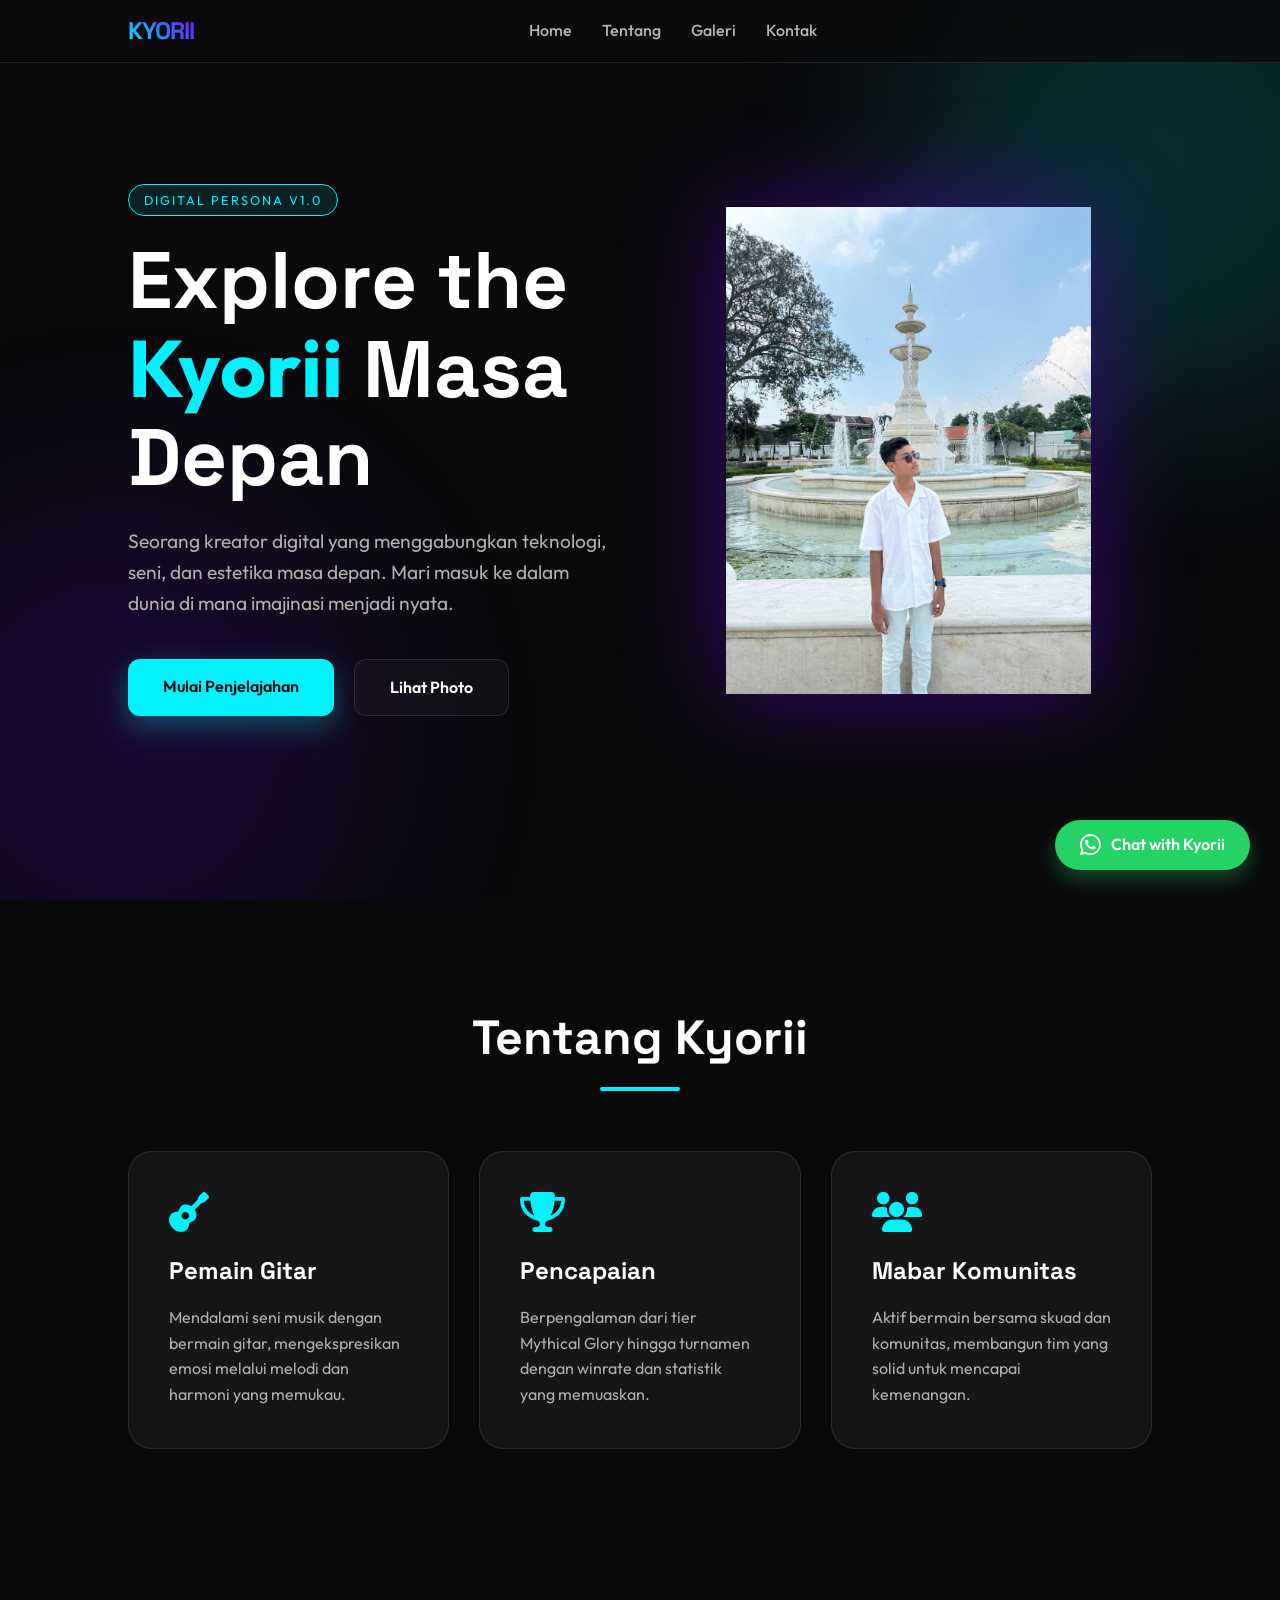
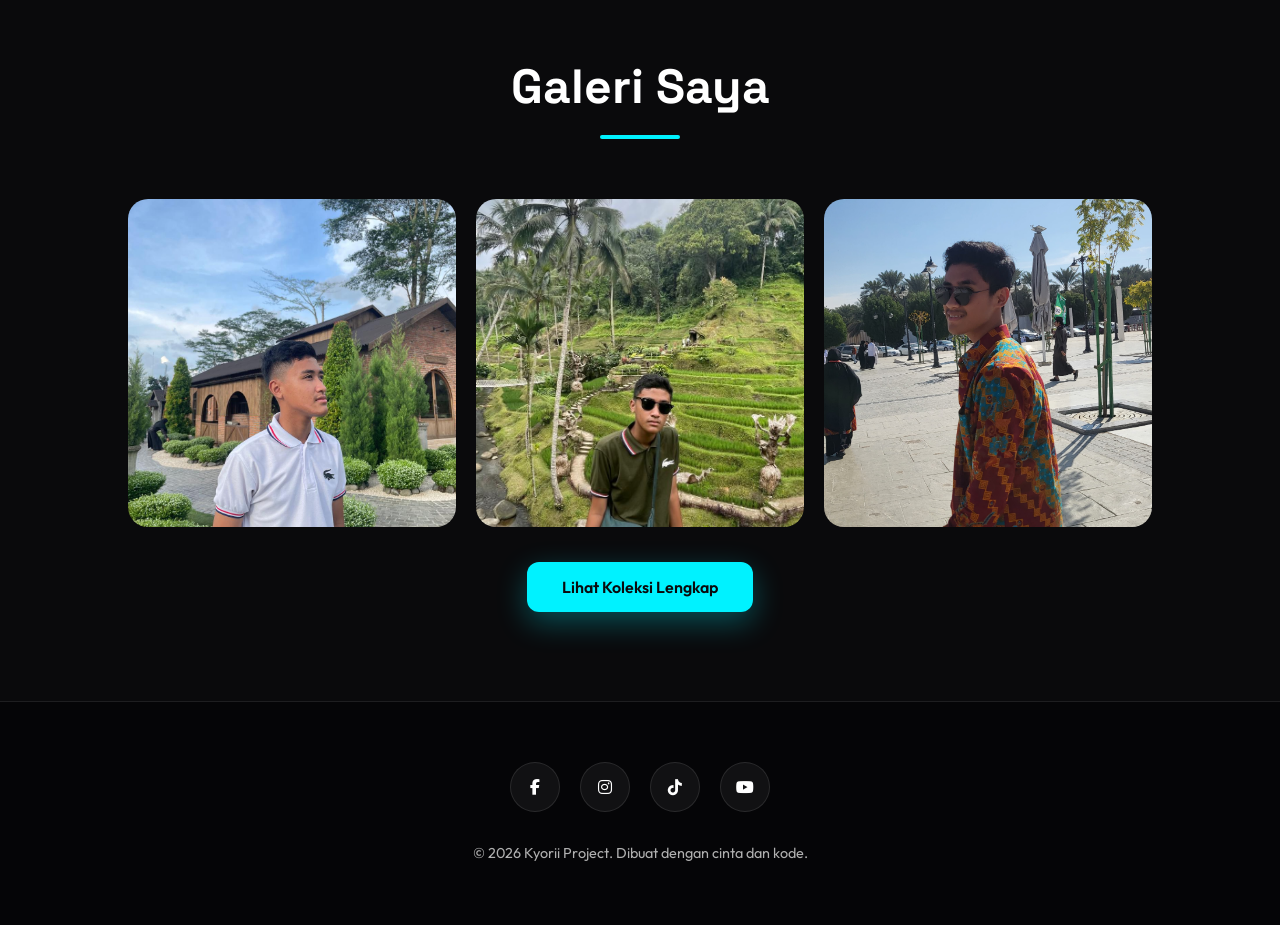
==== commit d4873c67: "Add files via upload" ====
--- a/index.html
+++ b/index.html
@@ -75,7 +75,6 @@
             <li><a href="#contact">Kontak</a></li>
         </ul>
         <div class="nav-extra">
-            <a href="#" class="btn-primary" style="padding: 10px 20px; font-size: 0.9rem;">Join Community</a>
         </div>
         <!-- Hamburger Button (Mobile) -->
         <button class="hamburger" id="hamburger" aria-label="Toggle Menu" aria-expanded="false">
@@ -109,12 +108,12 @@
     <section id="home" class="hero">
         <div class="hero-content">
             <span class="hero-tag">Digital Persona v1.0</span>
-            <h1>Explore the<br><span>Kyorii</span> Universe</h1>
+            <h1>Explore the<br><span>Kyorii</span> Masa Depan</h1>
             <p>Seorang kreator digital yang menggabungkan teknologi, seni, dan estetika masa depan. Mari masuk ke dalam
                 dunia di mana imajinasi menjadi nyata.</p>
             <div class="hero-btns">
                 <a href="#about" class="btn-primary">Mulai Penjelajahan</a>
-                <a href="#gallery" class="btn-secondary">Lihat Karya</a>
+                <a href="#gallery" class="btn-secondary">Lihat Photo</a>
             </div>
         </div>
         <div class="hero-image">
@@ -130,19 +129,21 @@
         </div>
         <div class="about-grid">
             <div class="card">
-                <i class="fa-solid fa-wand-magic-sparkles"></i>
-                <h3>Seni Digital</h3>
-                <p>Menciptakan visual yang memukau dengan sentuhan neon dan estetika futuristik yang unik.</p>
+                <i class="fa-solid fa-guitar"></i>
+                <h3>Pemain Gitar</h3>
+                <p>Mendalami seni musik dengan bermain gitar, mengekspresikan emosi melalui melodi dan harmoni yang
+                    memukau.</p>
             </div>
             <div class="card">
-                <i class="fa-solid fa-code"></i>
-                <h3>Pengembangan</h3>
-                <p>Membangun pengalaman interaktif yang mulus menggunakan teknologi web terbaru.</p>
+                <i class="fa-solid fa-trophy"></i>
+                <h3>Pencapaian</h3>
+                <p>Berpengalaman dari tier Mythical Glory hingga turnamen dengan winrate dan statistik yang memuaskan.
+                </p>
             </div>
             <div class="card">
-                <i class="fa-solid fa-heart"></i>
-                <h3>Komunitas</h3>
-                <p>Membangun ruang aman bagi para kreator untuk berbagi ide dan tumbuh bersama.</p>
+                <i class="fa-solid fa-users"></i>
+                <h3>Mabar Komunitas</h3>
+                <p>Aktif bermain bersama skuad dan komunitas, membangun tim yang solid untuk mencapai kemenangan.</p>
             </div>
         </div>
     </section>
@@ -150,25 +151,25 @@
     <!-- Gallery Section -->
     <section id="gallery">
         <div class="section-title">
-            <h2>Galeri Karya</h2>
+            <h2>Galeri Saya</h2>
             <div class="underline"></div>
         </div>
         <div class="gallery-grid">
             <div class="gallery-item">
-                <img src="https://images.unsplash.com/photo-1614850523459-c2f4c699c52e?auto=format&fit=crop&w=800&q=80"
-                    alt="Work 1">
-                <div class="gallery-overlay"><span>Project Neon</span></div>
+                <img src="img/1.jpg" alt="Work 1">
+                <div class="gallery-overlay"><span>Photo My</span></div>
             </div>
             <div class="gallery-item">
-                <img src="https://images.unsplash.com/photo-1633167606207-d840b5070fc2?auto=format&fit=crop&w=800&q=80"
-                    alt="Work 2">
-                <div class="gallery-overlay"><span>Cyberpunk Vibes</span></div>
+                <img src="img/2.jpg" alt="Work 2">
+                <div class="gallery-overlay"><span>Photo My</span></div>
             </div>
             <div class="gallery-item">
-                <img src="https://images.unsplash.com/photo-1618005182384-a83a8bd57fbe?auto=format&fit=crop&w=800&q=80"
-                    alt="Work 3">
+                <img src="img/3.jpg" alt="Work 3">
                 <div class="gallery-overlay"><span>Digital Dream</span></div>
             </div>
+        </div>
+        <div style="text-align: center; margin-top: 3rem;">
+            <a href="gallery.html" class="btn-primary">Lihat Koleksi Lengkap</a>
         </div>
     </section>
 
@@ -186,6 +187,54 @@
         <p class="footer-copy">&copy; 2026 Kyorii Project. Dibuat dengan cinta dan kode.</p>
     </footer>
 
+    <!-- Scroll to Top Button -->
+    <style>
+        .scroll-top-btn {
+            position: fixed;
+            bottom: 90px;
+            right: 30px;
+            background: var(--primary);
+            color: var(--bg-dark);
+            width: 50px;
+            height: 50px;
+            border-radius: 50%;
+            display: flex;
+            align-items: center;
+            justify-content: center;
+            text-decoration: none;
+            font-size: 1.5rem;
+            z-index: 9998;
+            opacity: 0;
+            visibility: hidden;
+            transition: 0.3s cubic-bezier(0.175, 0.885, 0.32, 1.275);
+            box-shadow: 0 10px 20px rgba(0, 242, 255, 0.3);
+        }
+
+        .scroll-top-btn:hover {
+            transform: translateY(-5px);
+            background: #00d2dd;
+            color: var(--bg-dark);
+        }
+
+        .scroll-top-btn.show {
+            opacity: 1;
+            visibility: visible;
+        }
+
+        @media (max-width: 768px) {
+            .scroll-top-btn {
+                bottom: 80px;
+                right: 20px;
+                width: 45px;
+                height: 45px;
+                font-size: 1.2rem;
+            }
+        }
+    </style>
+    <a href="#home" class="scroll-top-btn" id="scrollTopBtn" aria-label="Scroll to top">
+        <i class="fa-solid fa-arrow-up"></i>
+    </a>
+
     <!-- WhatsApp Floating Button -->
     <a href="https://wa.me/6285177117450" class="wa-floating" target="_blank" rel="noopener noreferrer">
         <i class="fa-brands fa-whatsapp"></i>
@@ -236,6 +285,20 @@
         mobileLinks.forEach(link => {
             link.addEventListener('click', () => toggleMenu(false));
         });
+
+        // Scroll to Top Logic
+        const scrollTopBtn = document.getElementById('scrollTopBtn');
+        window.addEventListener('scroll', () => {
+            if (window.scrollY > 300) {
+                scrollTopBtn.classList.add('show');
+            } else {
+                scrollTopBtn.classList.remove('show');
+            }
+        });
+        scrollTopBtn.addEventListener('click', function (e) {
+            e.preventDefault();
+            window.scrollTo({ top: 0, behavior: 'smooth' });
+        });
     </script>
 </body>
 
